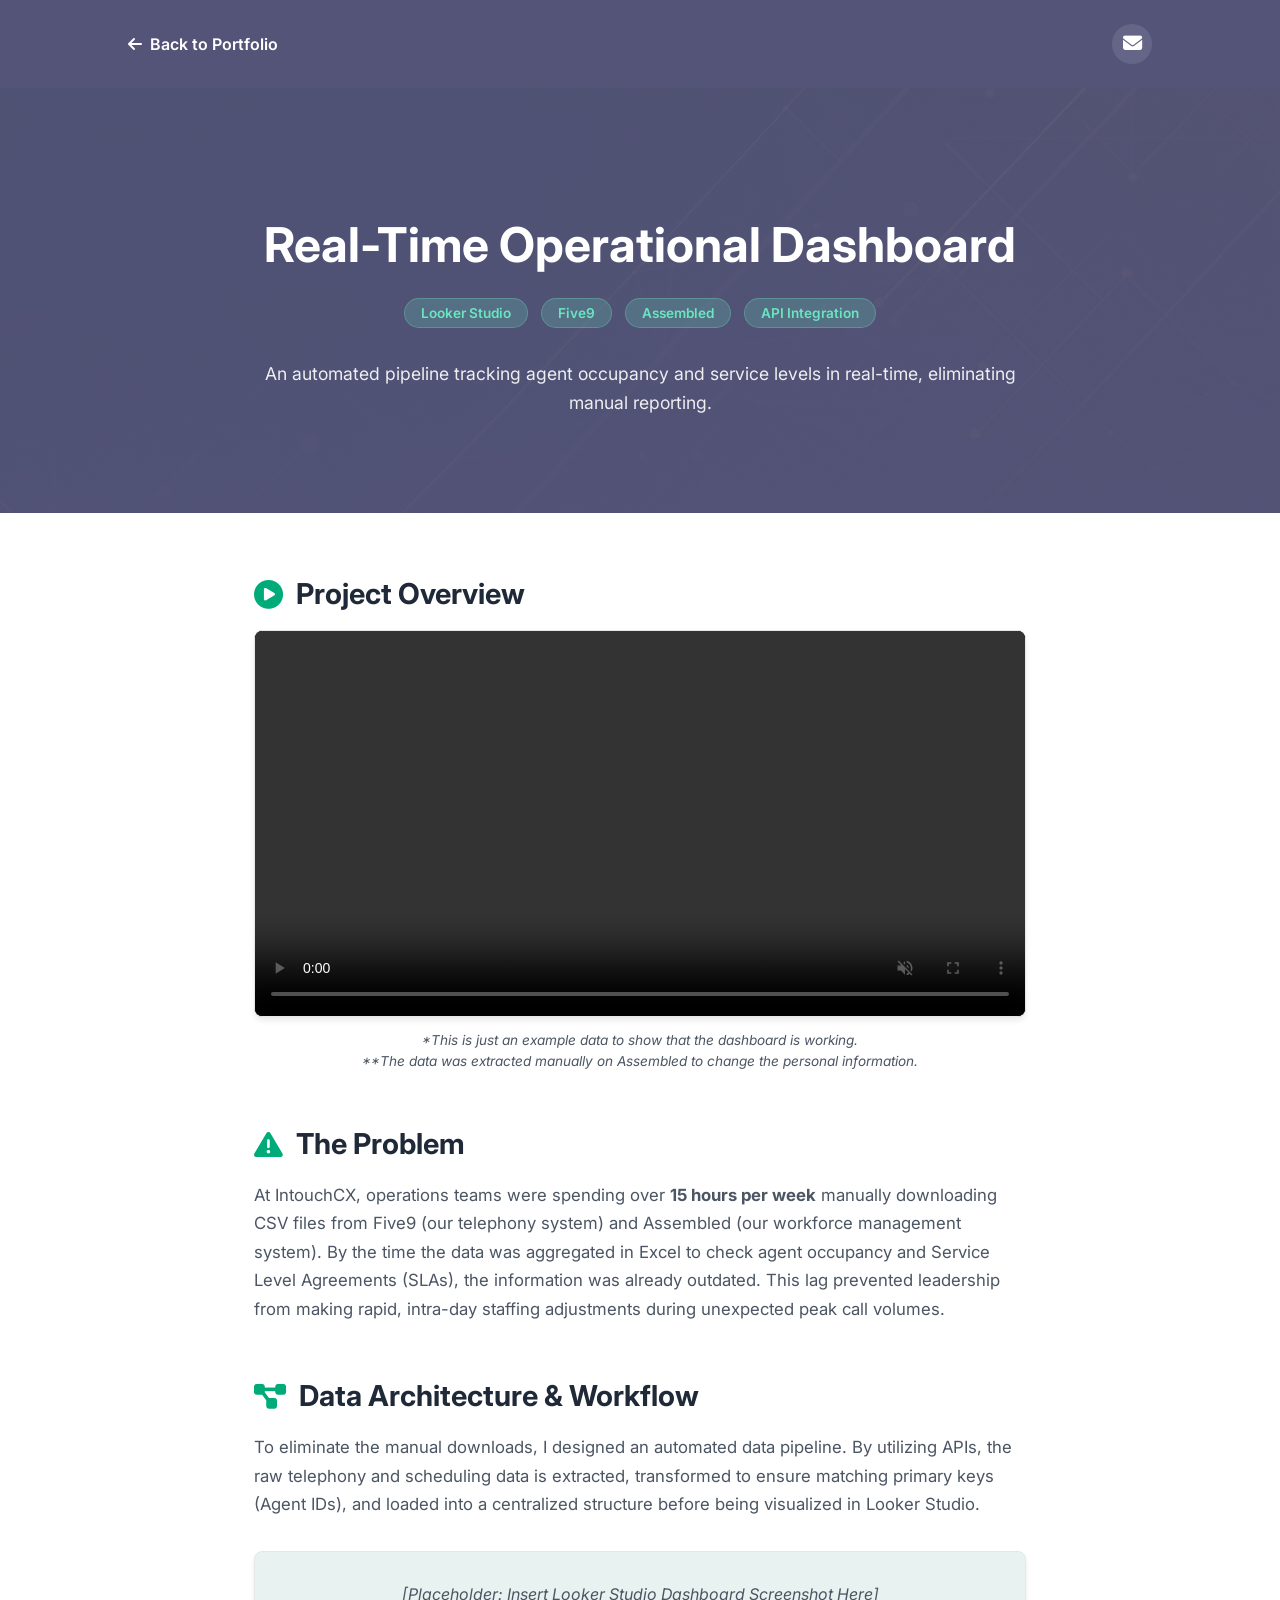
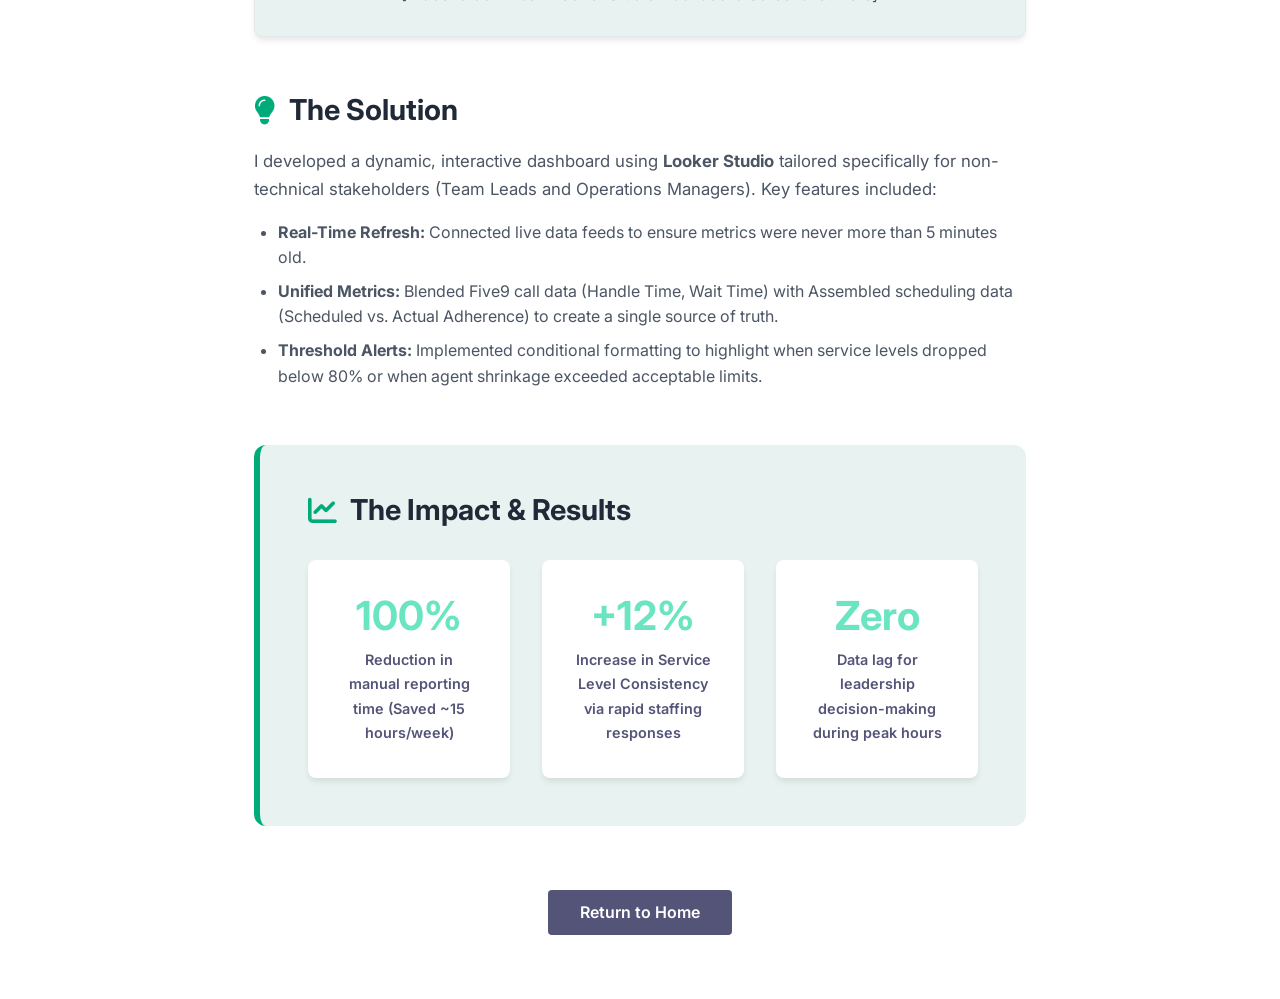
==== Proj1.html @ 1dbdfe73 "Add files via upload" ====
<!DOCTYPE html>
<html lang="en">
<head>
    <meta charset="UTF-8">
    <meta name="viewport" content="width=device-width, initial-scale=1.0">
    <title>Real-Time Dashboard Case Study | Kevin Quioc</title>
    <link href="https://fonts.googleapis.com/css2?family=Inter:wght@300;400;600;700&family=Roboto+Mono:wght@400;500&display=swap" rel="stylesheet">
    <link rel="stylesheet" href="https://cdnjs.cloudflare.com/ajax/libs/font-awesome/6.4.0/css/all.min.css">
    <link rel="stylesheet" href="style.css">
</head>
<body class="project-body">

    <header class="project-header">
        <a href="index.html" class="back-link">
            <i class="fa-solid fa-arrow-left"></i> Back to Portfolio
        </a>
        <a href="index.html#contact" class="btn header-btn project-contact-btn" data-tooltip="Get In Touch">
            <i class="fa-solid fa-envelope"></i>
        </a>
    </header>

    <section class="project-page-hero">
        <div class="project-hero-content">
            <h1 class="animate-slide-in">Real-Time Operational Dashboard</h1>
            <div class="project-tools-tags">
                <span>Looker Studio</span>
                <span>Five9</span>
                <span>Assembled</span>
                <span>API Integration</span>
            </div>
            <p>An automated pipeline tracking agent occupancy and service levels in real-time, eliminating manual reporting.</p>
        </div>
    </section>

    <section class="project-page-content">

        <div class="content-block">
            <h3><i class="fa-solid fa-circle-play" style="color: var(--accent);"></i> Project Overview</h3>
            
            <div style="margin-top: 1rem; border-radius: 8px; overflow: hidden; box-shadow: var(--shadow); border: 1px solid #e5e7eb; background: #000;">
                <video id="overviewVideo" controls autoplay muted style="width: 100%; display: block;">
                    <source src="Summary Per Interval Report March 1 2026.mp4" type="video/mp4">
                    Your browser does not support the video tag.
                </video>
            </div>
            
            <p style="font-size: 0.85rem; color: var(--text-light); font-style: italic; margin-top: 0.8rem; text-align: center; line-height: 1.5;">
                *This is just an example data to show that the dashboard is working.<br>
                **The data was extracted manually on Assembled to change the personal information.
            </p>
        </div>
        
        <div class="content-block">
            <h3><i class="fa-solid fa-triangle-exclamation" style="color: var(--accent);"></i> The Problem</h3>
            <p>At IntouchCX, operations teams were spending over <strong>15 hours per week</strong> manually downloading CSV files from Five9 (our telephony system) and Assembled (our workforce management system). By the time the data was aggregated in Excel to check agent occupancy and Service Level Agreements (SLAs), the information was already outdated. This lag prevented leadership from making rapid, intra-day staffing adjustments during unexpected peak call volumes.</p>
        </div>

        <div class="content-block">
            <h3><i class="fa-solid fa-diagram-project" style="color: var(--accent);"></i> Data Architecture & Workflow</h3>
            <p>To eliminate the manual downloads, I designed an automated data pipeline. By utilizing APIs, the raw telephony and scheduling data is extracted, transformed to ensure matching primary keys (Agent IDs), and loaded into a centralized structure before being visualized in Looker Studio.</p>
            
            <div style="margin: 2rem 0; border-radius: 8px; overflow: hidden; box-shadow: var(--shadow); border: 1px solid #e5e7eb; padding: 2rem; text-align: center; background: var(--bg-text); color: var(--text-light);">
                <em>[Placeholder: Insert Looker Studio Dashboard Screenshot Here]</em>
            </div>
            
        </div>

        <div class="content-block">
            <h3><i class="fa-solid fa-lightbulb" style="color: var(--accent);"></i> The Solution</h3>
            <p>I developed a dynamic, interactive dashboard using <strong>Looker Studio</strong> tailored specifically for non-technical stakeholders (Team Leads and Operations Managers). Key features included:</p>
            <ul>
                <li><strong>Real-Time Refresh:</strong> Connected live data feeds to ensure metrics were never more than 5 minutes old.</li>
                <li><strong>Unified Metrics:</strong> Blended Five9 call data (Handle Time, Wait Time) with Assembled scheduling data (Scheduled vs. Actual Adherence) to create a single source of truth.</li>
                <li><strong>Threshold Alerts:</strong> Implemented conditional formatting to highlight when service levels dropped below 80% or when agent shrinkage exceeded acceptable limits.</li>
            </ul>
        </div>

        <div class="content-block impact-block">
            <h3><i class="fa-solid fa-chart-line" style="color: var(--accent);"></i> The Impact & Results</h3>
            <div class="metrics-grid">
                <div class="metric-card">
                    <h4>100%</h4>
                    <p>Reduction in manual reporting time (Saved ~15 hours/week)</p>
                </div>
                <div class="metric-card">
                    <h4>+12%</h4>
                    <p>Increase in Service Level Consistency via rapid staffing responses</p>
                </div>
                <div class="metric-card">
                    <h4>Zero</h4>
                    <p>Data lag for leadership decision-making during peak hours</p>
                </div>
            </div>
        </div>

        <div class="next-steps text-center" style="margin-top: 4rem; text-align: center;">
            <a href="index.html" class="btn">Return to Home</a>
        </div>

    </section>

    <script src="script.js"></script>

    <script>
        document.addEventListener("DOMContentLoaded", function() {
            const video = document.getElementById("overviewVideo");
            if (video) {
                // Set the playback speed to 2.5x
                video.playbackRate = 2.5;
            }
        });
    </script>

</body>
</html>
---- style.css ----
/* ==========================================================================
   VARIABLES & RESET
   ========================================================================== */
:root {
    --primary: #6ae5c1;
    --bg-text: #e8f3f1;
    --btn-color: #545479;
    --accent: #00ab7a;
    --text-dark: #1f2937;
    --text-light: #4b5563;
    --white: #ffffff;
    --transition: all 0.3s ease-in-out;
    --shadow: 0 4px 6px -1px rgba(0, 0, 0, 0.1);
    --shadow-hover: 0 10px 15px -3px rgba(0, 0, 0, 0.1);
}

* { margin: 0; padding: 0; box-sizing: border-box; }
html { scroll-behavior: smooth; font-family: 'Inter', sans-serif; color: var(--text-dark); }
body { background-color: var(--white); overflow-x: hidden; }

h1, h2, h3, h4 { line-height: 1.2; font-weight: 700; }
a { text-decoration: none; color: inherit; }
ul { margin-left: 1.5rem; margin-bottom: 1.5rem; color: var(--text-light); line-height: 1.6; }
li { margin-bottom: 0.5rem; }

/* REUSABLE */
.section-padding { padding: 6rem 10%; }
.section-title { font-size: 2.5rem; margin-bottom: 3rem; text-align: center; position: relative; }
.section-title::after { content: ''; display: block; width: 60px; height: 4px; background: var(--accent); margin: 0.5rem auto 0; border-radius: 2px; }

.btn { display: inline-block; background: var(--btn-color); color: var(--white); padding: 0.8rem 2rem; border-radius: 4px; font-weight: 600; border: none; cursor: pointer; transition: var(--transition); }
.btn:hover { background: var(--accent); transform: translateY(-2px); }

/* HEADER */
header { position: absolute; top: 0; left: 0; width: 100%; padding: 1.5rem 10%; z-index: 100; display: flex; justify-content: space-between; align-items: center; }
.logo { width: 45px; height: 45px; border-radius: 50%; object-fit: cover; background: var(--white); }
.header-actions { display: flex; align-items: center; gap: 0.5rem; }

.header-btn { position: relative; background: transparent; padding: 0.6rem; font-size: 1.2rem; color: var(--white); display: flex; align-items: center; justify-content: center; border-radius: 50%; transition: var(--transition); width: 40px; height: 40px; }
.header-btn:hover { background: rgba(106, 229, 193, 0.2); color: var(--primary); transform: scale(1.1); }

.header-btn::after {
    content: attr(data-tooltip);
    position: absolute;
    top: 130%;
    left: 50%;
    transform: translateX(-50%) translateY(-10px);
    background: var(--btn-color);
    color: var(--white);
    padding: 5px 12px;
    font-size: 0.75rem;
    font-weight: 600;
    border-radius: 4px;
    white-space: nowrap;
    opacity: 0;
    visibility: hidden;
    transition: var(--transition);
    pointer-events: none;
    box-shadow: var(--shadow);
}
.header-btn:hover::after { opacity: 1; visibility: visible; transform: translateX(-50%) translateY(0); }
.header-divider { width: 1px; height: 20px; background: rgba(255,255,255,0.2); }

/* HERO SECTION */
#hero { position: relative; height: 100dvh; width: 100%; background: linear-gradient(rgba(17, 24, 39, 0.8), rgba(17, 24, 39, 0.9)), url('KQ_Background.png') center/cover no-repeat; display: flex; align-items: center; justify-content: center; padding: 4rem 5% 3.5rem; overflow: hidden; }
.hero-grid { display: grid; grid-template-columns: 1fr 1fr; gap: 4rem; align-items: center; width: 100%; max-width: 1200px; }

.hero-text { order: 2; text-align: center; color: var(--white); display: flex; flex-direction: column; align-items: center; }
.profile-pic { width: 150px; height: 150px; border-radius: 50%; border: 4px solid var(--primary); margin-bottom: 1.5rem; object-fit: cover; }
.hero-text h1 { font-size: clamp(2.5rem, 4vw, 3.5rem); margin-bottom: 0.2rem; }

.tech-subtitle { 
    font-family: 'Roboto Mono', monospace;
    font-size: clamp(1rem, 2vw, 1.4rem); 
    color: var(--primary); 
    font-weight: 400; 
    margin-bottom: 1.2rem;
    letter-spacing: 2px;
    background: rgba(0,0,0,0.3);
    padding: 4px 12px;
    border-radius: 4px;
}

.hero-text p { font-size: clamp(0.9rem, 1.5vw, 1.1rem); font-weight: 600; padding: 0.6rem 1.2rem; background: rgba(106, 229, 193, 0.15); border-left: 4px solid var(--accent); border-radius: 4px; margin-bottom: 2rem; opacity: 0; }
.animate-slide-in { animation: slideLeftToRight 1s ease-out forwards; animation-delay: 0.5s; }
@keyframes slideLeftToRight { from { opacity: 0; transform: translateX(-100px); } to { opacity: 1; transform: translateX(0); } }

.hero-about { order: 1; display: flex; justify-content: flex-start; }
.hero-about-content { padding: 1rem; max-width: 500px; text-align: left; max-height: 65vh; overflow-y: auto; }
.hero-about-content p { font-size: 0.95rem; line-height: 1.6; margin-bottom: 1.2rem; color: #e5e7eb; text-shadow: 1px 1px 2px rgba(0,0,0,0.5); }
.highlight { color: var(--primary); font-weight: 600; }
.skills-list { display: flex; flex-wrap: wrap; gap: 0.5rem; }
.skills-list span { background: var(--primary); color: var(--text-dark); padding: 0.3rem 0.8rem; border-radius: 20px; font-size: 0.8rem; font-weight: 700; box-shadow: 0 2px 4px rgba(0,0,0,0.2); }

/* TOOLS CAROUSEL */
.tools-carousel { position: absolute; bottom: 0; left: 0; width: 100%; background: rgba(17, 24, 39, 0.8); padding: 1rem 0; overflow: hidden; white-space: nowrap; border-top: 1px solid rgba(255,255,255,0.1); }
.carousel-track { display: flex; gap: 4rem; animation: scroll 35s linear infinite; width: max-content; }
.tool-item { color: #d1d5db; font-weight: 600; display: flex; align-items: center; gap: 0.5rem; }
.tool-item i { color: var(--primary); }
@keyframes scroll { 0% { transform: translateX(0); } 100% { transform: translateX(-50%); } }

/* PROJECTS */
#projects { background-color: var(--bg-text); }
.projects-grid { display: grid; grid-template-columns: repeat(auto-fit, minmax(320px, 1fr)); gap: 2rem; }
.project-card { background: var(--white); border: 1px solid #e5e7eb; border-radius: 8px; padding: 2rem; transition: var(--transition); box-shadow: var(--shadow); position: relative; overflow: hidden; display: flex; flex-direction: column; }
.project-card::before { content: ''; position: absolute; top: 0; left: 0; width: 100%; height: 4px; background: var(--btn-color); transition: var(--transition); }
.project-card:hover { box-shadow: var(--shadow-hover); transform: translateY(-5px); }
.project-card:hover::before { background: var(--accent); }
.project-card h3 { font-size: 1.3rem; margin-bottom: 0.8rem; color: var(--text-dark); }
.project-card p { font-size: 0.9rem; color: var(--text-light); margin-bottom: 1.5rem; flex-grow: 1; }
.project-tools { display: flex; gap: 0.5rem; margin-bottom: 1.5rem; flex-wrap: wrap; }
.project-tools span { font-size: 0.75rem; background: var(--bg-text); color: var(--btn-color); padding: 0.2rem 0.6rem; border-radius: 4px; font-weight: 700; }
.project-btn { padding: 0.6rem 1.2rem; font-size: 0.85rem; align-self: flex-start; }

/* PROJECT PAGE STYLES */
.project-body { background-color: var(--white); }
.project-header { background-color: var(--btn-color); padding: 1.5rem 10%; display: flex; justify-content: space-between; align-items: center; position: relative; }
.back-link { color: var(--white); font-weight: 600; display: flex; align-items: center; gap: 0.5rem; transition: var(--transition); }
.back-link:hover { color: var(--primary); }
.project-contact-btn { background: rgba(255,255,255,0.1); width: 40px; height: 40px; }

.project-page-hero { background: linear-gradient(rgba(84, 84, 121, 0.9), rgba(84, 84, 121, 0.95)), url('KQ_Background.png') center/cover; color: var(--white); padding: 8rem 10% 6rem; text-align: center; }
.project-hero-content { max-width: 800px; margin: 0 auto; }
.project-hero-content h1 { font-size: clamp(2rem, 4vw, 3rem); margin-bottom: 1.5rem; color: var(--white); }
.project-tools-tags { display: flex; justify-content: center; gap: 0.8rem; flex-wrap: wrap; margin-bottom: 2rem; }
.project-tools-tags span { background: rgba(106, 229, 193, 0.2); color: var(--primary); padding: 0.4rem 1rem; border-radius: 20px; font-weight: 600; font-size: 0.85rem; border: 1px solid rgba(106, 229, 193, 0.3); }
.project-hero-content p { font-size: 1.1rem; line-height: 1.6; opacity: 0.9; }

.project-page-content { max-width: 900px; margin: 4rem auto; padding: 0 5%; }
.content-block { margin-bottom: 3.5rem; }
.content-block h3 { font-size: 1.8rem; color: var(--text-dark); margin-bottom: 1.2rem; display: flex; align-items: center; gap: 0.8rem; }
.content-block p { color: var(--text-light); font-size: 1.05rem; line-height: 1.7; margin-bottom: 1rem; }

.impact-block { background: var(--bg-text); padding: 3rem; border-radius: 12px; border-left: 6px solid var(--accent); }
.metrics-grid { display: grid; grid-template-columns: repeat(auto-fit, minmax(200px, 1fr)); gap: 2rem; margin-top: 2rem; }
.metric-card { background: var(--white); padding: 2rem; border-radius: 8px; text-align: center; box-shadow: var(--shadow); }
.metric-card h4 { font-size: 2.5rem; color: var(--primary); margin-bottom: 0.5rem; }
.metric-card p { font-size: 0.9rem; font-weight: 600; color: var(--btn-color); margin: 0; }
.back-home { margin-top: 2rem; background: transparent; border: 2px solid var(--btn-color); color: var(--btn-color); }
.back-home:hover { background: var(--btn-color); color: white; }

/* SKILLS */
#skills { background-color: var(--white); }
.skills-container { display: grid; grid-template-columns: repeat(auto-fit, minmax(150px, 1fr)); gap: 2rem; text-align: center; }
.skill-item { background: var(--white); padding: 2rem 1rem; border-radius: 8px; box-shadow: var(--shadow); transition: var(--transition); border: 1px solid #e5e7eb; }
.skill-item:hover { transform: translateY(-5px); border-bottom: 3px solid var(--accent); }
.skill-item i { font-size: 2.5rem; color: var(--btn-color); margin-bottom: 1rem; }

/* CONTACT */
#contact { background-color: var(--bg-text); }
.contact-wrapper { max-width: 800px; margin: 0 auto; display: grid; grid-template-columns: 1fr 2fr; gap: 3rem; }
.contact-info { display: flex; flex-direction: column; gap: 1.5rem; }
.contact-link { display: flex; align-items: center; gap: 1rem; color: var(--text-light); transition: var(--transition); }
.contact-link:hover { color: var(--accent); }
.contact-link i { font-size: 1.5rem; color: var(--btn-color); }
.contact-form { display: flex; flex-direction: column; gap: 1rem; }
.contact-form input, .contact-form textarea { width: 100%; padding: 1rem; border: 1px solid #d1d5db; border-radius: 4px; font-family: inherit; }

/* MODAL */
.modal { display: none; position: fixed; z-index: 9999; left: 0; top: 0; width: 100%; height: 100%; background: rgba(0,0,0,0.9); backdrop-filter: blur(8px); }
.modal-content { position: relative; margin: 5vh auto; width: 90%; max-width: 900px; border: 2px solid var(--primary); border-radius: 8px; background: #000; overflow: hidden; }
.close-modal { position: absolute; top: 10px; right: 20px; color: white; font-size: 40px; cursor: pointer; z-index: 10001; }
.video-container { position: relative; padding-bottom: 56.25%; height: 0; }
.video-container iframe { position: absolute; top: 0; left: 0; width: 100%; height: 100%; }
#backToTop { position: fixed; bottom: 30px; right: 30px; width: 50px; height: 50px; border-radius: 50%; background: var(--btn-color); color: white; border: none; cursor: pointer; display: none; align-items: center; justify-content: center; z-index: 1000; }

@media (max-width: 992px) {
    .hero-grid { grid-template-columns: 1fr; gap: 1.5rem; }
    .hero-text { order: 1; } .hero-about { order: 2; }
    .hero-about-content { max-height: 40vh; padding: 1.5rem; }
    .contact-wrapper { grid-template-columns: 1fr; }
    .impact-block { padding: 2rem; }
}
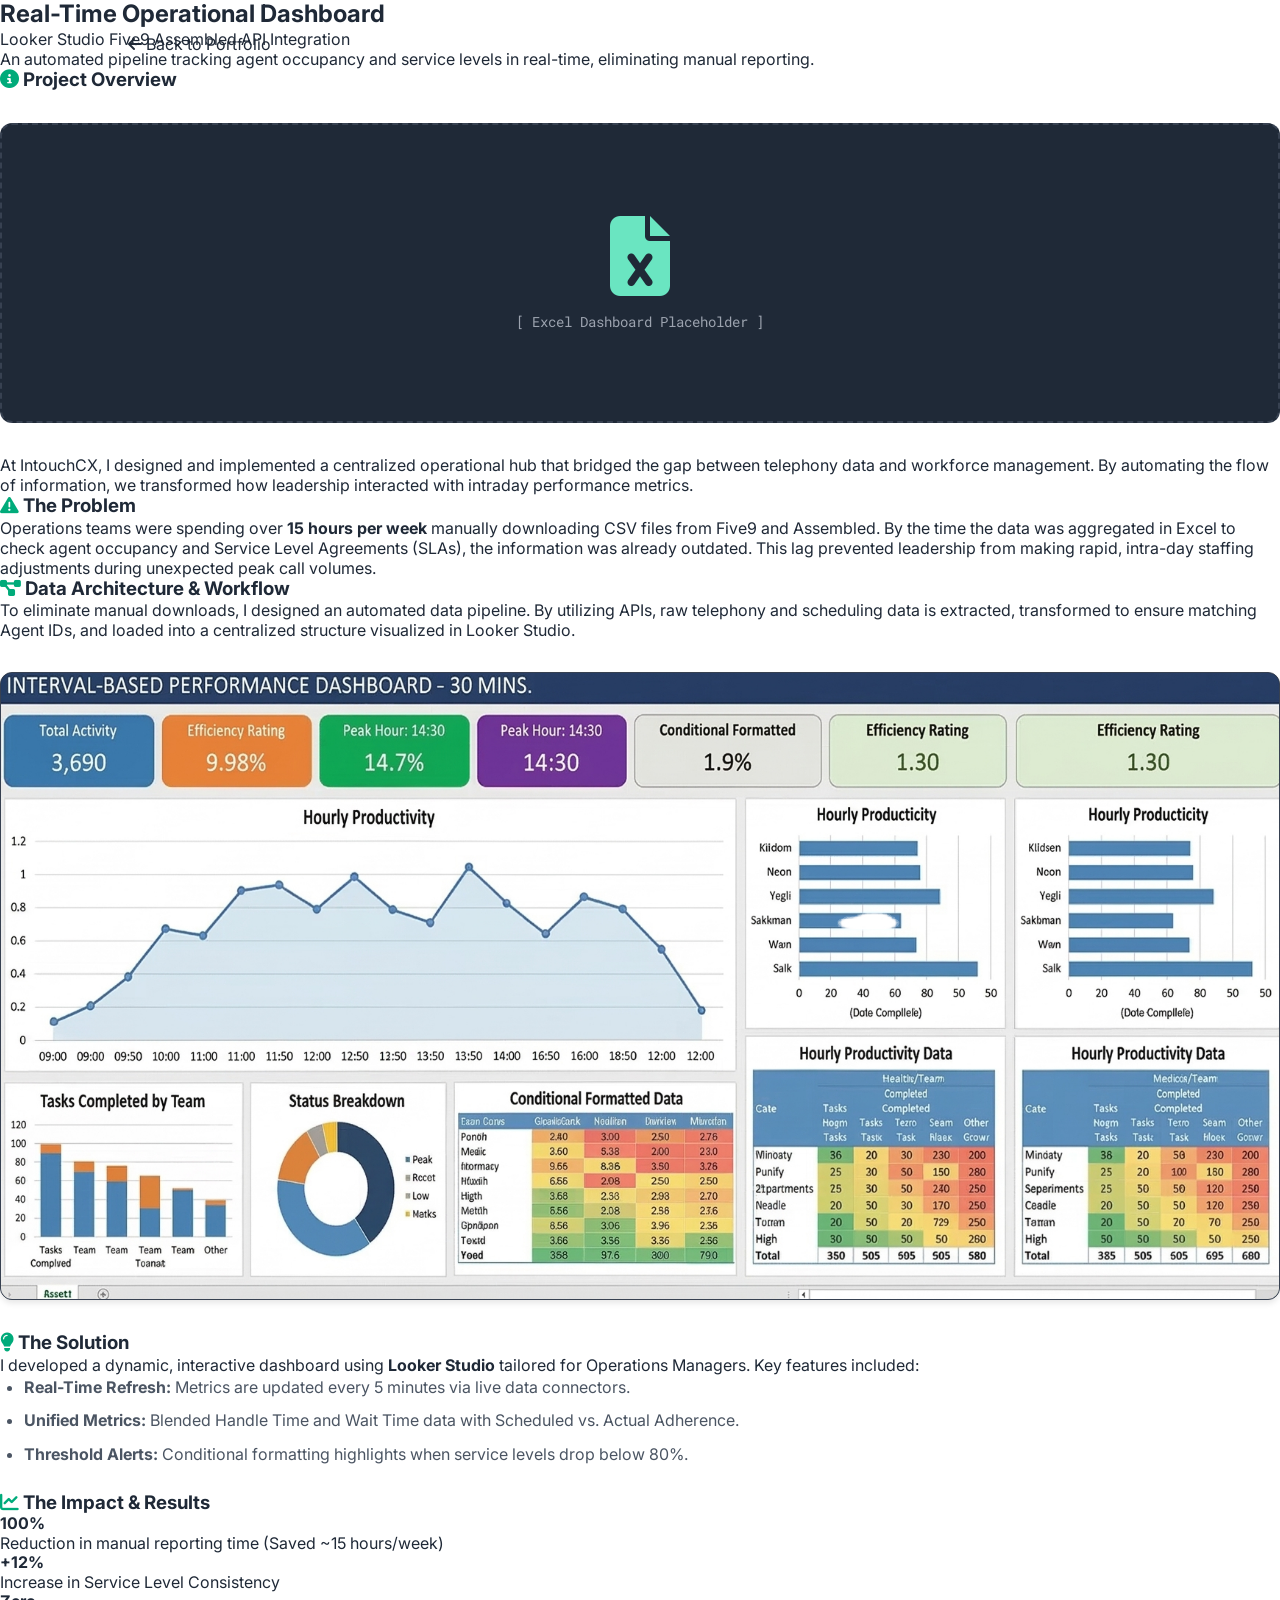
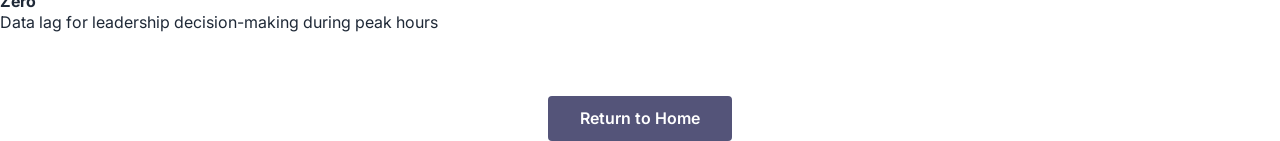
==== commit 995c9158: "Add files via upload" ====
--- a/Proj1.html
+++ b/Proj1.html
@@ -35,43 +35,37 @@
     <section class="project-page-content">
 
         <div class="content-block">
-            <h3><i class="fa-solid fa-circle-play" style="color: var(--accent);"></i> Project Overview</h3>
+            <h3><i class="fa-solid fa-circle-info" style="color: var(--accent);"></i> Project Overview</h3>
             
-            <div style="margin-top: 1rem; border-radius: 8px; overflow: hidden; box-shadow: var(--shadow); border: 1px solid #e5e7eb; background: #000;">
-                <video id="overviewVideo" controls autoplay muted style="width: 100%; display: block;">
-                    <source src="Summary Per Interval Report March 1 2026.mp4" type="video/mp4">
-                    Your browser does not support the video tag.
-                </video>
+            <div style="margin: 2rem 0; border-radius: 12px; height: 300px; display: flex; flex-direction: column; justify-content: center; align-items: center; background: #1f2937; border: 2px dashed #374151; color: #6ae5c1; text-align: center; gap: 1rem;">
+                <i class="fa-solid fa-file-excel" style="font-size: 5rem;"></i>
+                <p style="font-family: 'Roboto Mono', monospace; font-size: 0.9rem; color: #9ca3af;">[ Excel Dashboard Placeholder ]</p>
             </div>
-            
-            <p style="font-size: 0.85rem; color: var(--text-light); font-style: italic; margin-top: 0.8rem; text-align: center; line-height: 1.5;">
-                *This is just an example data to show that the dashboard is working.<br>
-                **The data was extracted manually on Assembled to change the personal information.
-            </p>
+
+            <p>At IntouchCX, I designed and implemented a centralized operational hub that bridged the gap between telephony data and workforce management. By automating the flow of information, we transformed how leadership interacted with intraday performance metrics.</p>
         </div>
         
         <div class="content-block">
             <h3><i class="fa-solid fa-triangle-exclamation" style="color: var(--accent);"></i> The Problem</h3>
-            <p>At IntouchCX, operations teams were spending over <strong>15 hours per week</strong> manually downloading CSV files from Five9 (our telephony system) and Assembled (our workforce management system). By the time the data was aggregated in Excel to check agent occupancy and Service Level Agreements (SLAs), the information was already outdated. This lag prevented leadership from making rapid, intra-day staffing adjustments during unexpected peak call volumes.</p>
+            <p>Operations teams were spending over <strong>15 hours per week</strong> manually downloading CSV files from Five9 and Assembled. By the time the data was aggregated in Excel to check agent occupancy and Service Level Agreements (SLAs), the information was already outdated. This lag prevented leadership from making rapid, intra-day staffing adjustments during unexpected peak call volumes.</p>
         </div>
 
         <div class="content-block">
             <h3><i class="fa-solid fa-diagram-project" style="color: var(--accent);"></i> Data Architecture & Workflow</h3>
-            <p>To eliminate the manual downloads, I designed an automated data pipeline. By utilizing APIs, the raw telephony and scheduling data is extracted, transformed to ensure matching primary keys (Agent IDs), and loaded into a centralized structure before being visualized in Looker Studio.</p>
+            <p>To eliminate manual downloads, I designed an automated data pipeline. By utilizing APIs, raw telephony and scheduling data is extracted, transformed to ensure matching Agent IDs, and loaded into a centralized structure visualized in Looker Studio.</p>
             
-            <div style="margin: 2rem 0; border-radius: 8px; overflow: hidden; box-shadow: var(--shadow); border: 1px solid #e5e7eb; padding: 2rem; text-align: center; background: var(--bg-text); color: var(--text-light);">
-                <em>[Placeholder: Insert Looker Studio Dashboard Screenshot Here]</em>
+            <div style="margin: 2rem 0; border-radius: 12px; overflow: hidden; box-shadow: var(--shadow); border: 1px solid #374151; background: #1f2937; text-align: center;">
+                <img src="Excel Dashboard Thumbnail.jpg" alt="Looker Studio Dashboard View" style="width: 100%; height: auto; display: block;">
             </div>
-            
         </div>
 
         <div class="content-block">
             <h3><i class="fa-solid fa-lightbulb" style="color: var(--accent);"></i> The Solution</h3>
-            <p>I developed a dynamic, interactive dashboard using <strong>Looker Studio</strong> tailored specifically for non-technical stakeholders (Team Leads and Operations Managers). Key features included:</p>
+            <p>I developed a dynamic, interactive dashboard using <strong>Looker Studio</strong> tailored for Operations Managers. Key features included:</p>
             <ul>
-                <li><strong>Real-Time Refresh:</strong> Connected live data feeds to ensure metrics were never more than 5 minutes old.</li>
-                <li><strong>Unified Metrics:</strong> Blended Five9 call data (Handle Time, Wait Time) with Assembled scheduling data (Scheduled vs. Actual Adherence) to create a single source of truth.</li>
-                <li><strong>Threshold Alerts:</strong> Implemented conditional formatting to highlight when service levels dropped below 80% or when agent shrinkage exceeded acceptable limits.</li>
+                <li><strong>Real-Time Refresh:</strong> Metrics are updated every 5 minutes via live data connectors.</li>
+                <li><strong>Unified Metrics:</strong> Blended Handle Time and Wait Time data with Scheduled vs. Actual Adherence.</li>
+                <li><strong>Threshold Alerts:</strong> Conditional formatting highlights when service levels drop below 80%.</li>
             </ul>
         </div>
 
@@ -84,7 +78,7 @@
                 </div>
                 <div class="metric-card">
                     <h4>+12%</h4>
-                    <p>Increase in Service Level Consistency via rapid staffing responses</p>
+                    <p>Increase in Service Level Consistency</p>
                 </div>
                 <div class="metric-card">
                     <h4>Zero</h4>
@@ -101,15 +95,5 @@
 
     <script src="script.js"></script>
 
-    <script>
-        document.addEventListener("DOMContentLoaded", function() {
-            const video = document.getElementById("overviewVideo");
-            if (video) {
-                // Set the playback speed to 2.5x
-                video.playbackRate = 2.5;
-            }
-        });
-    </script>
-
 </body>
 </html>
--- a/style.css
+++ b/style.css
@@ -48,15 +48,7 @@
     background: var(--btn-color);
     color: var(--white);
     padding: 5px 12px;
-    font-size: 0.75rem;
-    font-weight: 600;
-    border-radius: 4px;
-    white-space: nowrap;
-    opacity: 0;
-    visibility: hidden;
-    transition: var(--transition);
-    pointer-events: none;
-    box-shadow: var(--shadow);
+    font-size: 0.75rem; font-weight: 600; border-radius: 4px; white-space: nowrap; opacity: 0; visibility: hidden; transition: var(--transition); pointer-events: none; box-shadow: var(--shadow);
 }
 .header-btn:hover::after { opacity: 1; visibility: visible; transform: translateX(-50%) translateY(0); }
 .header-divider { width: 1px; height: 20px; background: rgba(255,255,255,0.2); }
@@ -64,23 +56,10 @@
 /* HERO SECTION */
 #hero { position: relative; height: 100dvh; width: 100%; background: linear-gradient(rgba(17, 24, 39, 0.8), rgba(17, 24, 39, 0.9)), url('KQ_Background.png') center/cover no-repeat; display: flex; align-items: center; justify-content: center; padding: 4rem 5% 3.5rem; overflow: hidden; }
 .hero-grid { display: grid; grid-template-columns: 1fr 1fr; gap: 4rem; align-items: center; width: 100%; max-width: 1200px; }
-
 .hero-text { order: 2; text-align: center; color: var(--white); display: flex; flex-direction: column; align-items: center; }
 .profile-pic { width: 150px; height: 150px; border-radius: 50%; border: 4px solid var(--primary); margin-bottom: 1.5rem; object-fit: cover; }
 .hero-text h1 { font-size: clamp(2.5rem, 4vw, 3.5rem); margin-bottom: 0.2rem; }
-
-.tech-subtitle { 
-    font-family: 'Roboto Mono', monospace;
-    font-size: clamp(1rem, 2vw, 1.4rem); 
-    color: var(--primary); 
-    font-weight: 400; 
-    margin-bottom: 1.2rem;
-    letter-spacing: 2px;
-    background: rgba(0,0,0,0.3);
-    padding: 4px 12px;
-    border-radius: 4px;
-}
-
+.tech-subtitle { font-family: 'Roboto Mono', monospace; font-size: clamp(1rem, 2vw, 1.4rem); color: var(--primary); font-weight: 400; margin-bottom: 1.2rem; letter-spacing: 2px; background: rgba(0,0,0,0.3); padding: 4px 12px; border-radius: 4px; }
 .hero-text p { font-size: clamp(0.9rem, 1.5vw, 1.1rem); font-weight: 600; padding: 0.6rem 1.2rem; background: rgba(106, 229, 193, 0.15); border-left: 4px solid var(--accent); border-radius: 4px; margin-bottom: 2rem; opacity: 0; }
 .animate-slide-in { animation: slideLeftToRight 1s ease-out forwards; animation-delay: 0.5s; }
 @keyframes slideLeftToRight { from { opacity: 0; transform: translateX(-100px); } to { opacity: 1; transform: translateX(0); } }
@@ -99,62 +78,65 @@
 .tool-item i { color: var(--primary); }
 @keyframes scroll { 0% { transform: translateX(0); } 100% { transform: translateX(-50%); } }
 
-/* PROJECTS */
-#projects { background-color: var(--bg-text); }
-.projects-grid { display: grid; grid-template-columns: repeat(auto-fit, minmax(320px, 1fr)); gap: 2rem; }
-.project-card { background: var(--white); border: 1px solid #e5e7eb; border-radius: 8px; padding: 2rem; transition: var(--transition); box-shadow: var(--shadow); position: relative; overflow: hidden; display: flex; flex-direction: column; }
-.project-card::before { content: ''; position: absolute; top: 0; left: 0; width: 100%; height: 4px; background: var(--btn-color); transition: var(--transition); }
-.project-card:hover { box-shadow: var(--shadow-hover); transform: translateY(-5px); }
-.project-card:hover::before { background: var(--accent); }
-.project-card h3 { font-size: 1.3rem; margin-bottom: 0.8rem; color: var(--text-dark); }
-.project-card p { font-size: 0.9rem; color: var(--text-light); margin-bottom: 1.5rem; flex-grow: 1; }
-.project-tools { display: flex; gap: 0.5rem; margin-bottom: 1.5rem; flex-wrap: wrap; }
-.project-tools span { font-size: 0.75rem; background: var(--bg-text); color: var(--btn-color); padding: 0.2rem 0.6rem; border-radius: 4px; font-weight: 700; }
-.project-btn { padding: 0.6rem 1.2rem; font-size: 0.85rem; align-self: flex-start; }
+/* ==========================================================================
+   PORTFOLIO & SKILLS (Combined Dark Split Layout)
+   ========================================================================== */
+#portfolio-skills { background: linear-gradient(to bottom, #111827 0%, #030712 100%); padding-top: 7rem; padding-bottom: 8rem; position: relative; overflow: hidden; }
+.split-layout { display: grid; grid-template-columns: 1.4fr 1fr; gap: 5rem; max-width: 1300px; margin: 0 auto; position: relative; }
+.projects-column, .skills-column { position: relative; z-index: 2; }
 
-/* PROJECT PAGE STYLES */
-.project-body { background-color: var(--white); }
-.project-header { background-color: var(--btn-color); padding: 1.5rem 10%; display: flex; justify-content: space-between; align-items: center; position: relative; }
-.back-link { color: var(--white); font-weight: 600; display: flex; align-items: center; gap: 0.5rem; transition: var(--transition); }
-.back-link:hover { color: var(--primary); }
-.project-contact-btn { background: rgba(255,255,255,0.1); width: 40px; height: 40px; }
+/* The CURVY "Data Flow" Trend Line */
+.split-layout::before {
+    content: ''; position: absolute; top: 50%; left: -5%; width: 110%; height: 150px; z-index: 0; pointer-events: none; 
+    background-image: url("data:image/svg+xml,%3Csvg xmlns='http://www.w3.org/2000/svg' viewBox='0 0 1000 100' preserveAspectRatio='none'%3E%3Cdefs%3E%3ClinearGradient id='grad' x1='0%25' y1='0%25' x2='100%25' y2='0%25'%3E%3Cstop offset='0%25' style='stop-color:%23030712;stop-opacity:0' /%3E%3Cstop offset='20%25' style='stop-color:%233b82f6;stop-opacity:1' /%3E%3Cstop offset='50%25' style='stop-color:%238b5cf6;stop-opacity:1' /%3E%3Cstop offset='85%25' style='stop-color:%236ae5c1;stop-opacity:1' /%3E%3Cstop offset='100%25' style='stop-color:%23030712;stop-opacity:0' /%3E%3C/linearGradient%3E%3C/defs%3E%3Cpath d='M0,80 C100,20 150,120 250,80 C350,40 400,100 500,60 C600,20 650,80 750,40 C850,0 900,40 1000,10' stroke='url(%23grad)' stroke-width='3' fill='none' /%3E%3C/svg%3E");
+    background-size: 100% 100%; background-repeat: no-repeat; filter: drop-shadow(0 0 15px rgba(139, 92, 246, 0.7)); 
+}
 
-.project-page-hero { background: linear-gradient(rgba(84, 84, 121, 0.9), rgba(84, 84, 121, 0.95)), url('KQ_Background.png') center/cover; color: var(--white); padding: 8rem 10% 6rem; text-align: center; }
-.project-hero-content { max-width: 800px; margin: 0 auto; }
-.project-hero-content h1 { font-size: clamp(2rem, 4vw, 3rem); margin-bottom: 1.5rem; color: var(--white); }
-.project-tools-tags { display: flex; justify-content: center; gap: 0.8rem; flex-wrap: wrap; margin-bottom: 2rem; }
-.project-tools-tags span { background: rgba(106, 229, 193, 0.2); color: var(--primary); padding: 0.4rem 1rem; border-radius: 20px; font-weight: 600; font-size: 0.85rem; border: 1px solid rgba(106, 229, 193, 0.3); }
-.project-hero-content p { font-size: 1.1rem; line-height: 1.6; opacity: 0.9; }
+.text-left { text-align: left; margin-bottom: 2rem; }
+.text-left::after { margin: 0.5rem 0 0; }
+.dark-title { color: #ffffff; }
 
-.project-page-content { max-width: 900px; margin: 4rem auto; padding: 0 5%; }
-.content-block { margin-bottom: 3.5rem; }
-.content-block h3 { font-size: 1.8rem; color: var(--text-dark); margin-bottom: 1.2rem; display: flex; align-items: center; gap: 0.8rem; }
-.content-block p { color: var(--text-light); font-size: 1.05rem; line-height: 1.7; margin-bottom: 1rem; }
+/* -- Projects Side -- */
+.projects-grid { position: relative; display: grid; grid-template-columns: repeat(2, 1fr); gap: 30px; align-items: start; }
+.video-thumbnail-card:nth-child(1) { margin-top: 0; }
+.video-thumbnail-card:nth-child(2) { margin-top: 80px; } 
+.video-thumbnail-card:nth-child(3) { margin-top: 0; } 
+.video-thumbnail-card:nth-child(4) { margin-top: 80px; } 
 
-.impact-block { background: var(--bg-text); padding: 3rem; border-radius: 12px; border-left: 6px solid var(--accent); }
-.metrics-grid { display: grid; grid-template-columns: repeat(auto-fit, minmax(200px, 1fr)); gap: 2rem; margin-top: 2rem; }
-.metric-card { background: var(--white); padding: 2rem; border-radius: 8px; text-align: center; box-shadow: var(--shadow); }
-.metric-card h4 { font-size: 2.5rem; color: var(--primary); margin-bottom: 0.5rem; }
-.metric-card p { font-size: 0.9rem; font-weight: 600; color: var(--btn-color); margin: 0; }
-.back-home { margin-top: 2rem; background: transparent; border: 2px solid var(--btn-color); color: var(--btn-color); }
-.back-home:hover { background: var(--btn-color); color: white; }
+.video-thumbnail-card { display: flex; flex-direction: column; border-radius: 12px; overflow: hidden; text-decoration: none; transition: transform 0.3s ease, box-shadow 0.3s ease; background-color: #1f2937; box-shadow: 0 6px 12px rgba(0, 0, 0, 0.4); }
+.video-thumbnail-card:hover { transform: translateY(-8px); box-shadow: 0 15px 30px rgba(59, 130, 246, 0.3); }
+.thumbnail-wrapper { position: relative; width: 100%; aspect-ratio: 16 / 9; overflow: hidden; }
+.project-thumbnail { position: absolute; top: 0; left: 0; width: 100%; height: 100%; object-fit: cover; display: block; transition: opacity 0.3s ease, transform 0.3s ease; }
+.video-thumbnail-card:hover .project-thumbnail { opacity: 0.7; transform: scale(1.03); }
 
-/* SKILLS */
-#skills { background-color: var(--white); }
-.skills-container { display: grid; grid-template-columns: repeat(auto-fit, minmax(150px, 1fr)); gap: 2rem; text-align: center; }
-.skill-item { background: var(--white); padding: 2rem 1rem; border-radius: 8px; box-shadow: var(--shadow); transition: var(--transition); border: 1px solid #e5e7eb; }
-.skill-item:hover { transform: translateY(-5px); border-bottom: 3px solid var(--accent); }
-.skill-item i { font-size: 2.5rem; color: var(--btn-color); margin-bottom: 1rem; }
+.play-icon-overlay { position: absolute; top: 50%; left: 50%; transform: translate(-50%, -50%); background-color: rgba(0, 0, 0, 0.6); color: white; width: 60px; height: 60px; border-radius: 50%; display: flex; justify-content: center; align-items: center; font-size: 24px; transition: background-color 0.3s ease, transform 0.3s ease; z-index: 2; }
+.video-thumbnail-card:hover .play-icon-overlay { background-color: #3b82f6; transform: translate(-50%, -50%) scale(1.15); }
+
+.project-tools-overlay { position: absolute; bottom: 0; left: 0; width: 100%; padding: 30px 15px 15px 15px; background: linear-gradient(to top, rgba(0,0,0,0.9), transparent); display: flex; gap: 8px; flex-wrap: wrap; justify-content: center; opacity: 0; transform: translateY(20px); transition: all 0.3s ease; box-sizing: border-box; z-index: 3; }
+.video-thumbnail-card:hover .project-tools-overlay { opacity: 1; transform: translateY(0); }
+.project-tools-overlay span { background-color: rgba(255, 255, 255, 0.15); backdrop-filter: blur(6px); color: #fff; font-size: 0.75rem; padding: 5px 12px; border-radius: 9999px; font-weight: 500; border: 1px solid rgba(255,255,255,0.2); }
+.project-title-caption { color: #f9fafb; font-size: 1.1rem; font-weight: 600; text-align: center; padding: 18px; margin: 0; border-top: 1px solid #374151; min-height: 85px; display: flex; align-items: center; justify-content: center; }
+
+/* -- Skills Side with Hover Stars -- */
+.skills-container { display: grid; grid-template-columns: repeat(2, 1fr); gap: 1.5rem; }
+.skill-item { background: #1f2937; padding: 2.5rem 1.5rem; border-radius: 12px; box-shadow: 0 4px 10px rgba(0, 0, 0, 0.5); transition: all 0.3s ease; border: 1px solid rgba(255, 255, 255, 0.05); color: #e5e7eb; display: flex; flex-direction: column; align-items: center; gap: 15px; text-align: center; position: relative; overflow: hidden; }
+.skill-item:hover { transform: translateY(-8px); box-shadow: 0 15px 30px rgba(139, 92, 246, 0.15); border-color: rgba(139, 92, 246, 0.4); }
+.main-icon { font-size: 3rem; color: #3b82f6; transition: transform 0.3s ease, color 0.3s ease; }
+.skill-item:hover .main-icon { color: #8b5cf6; transform: translateY(-12px) scale(1.15); }
+.skill-name { font-weight: 600; font-size: 1.05rem; letter-spacing: 0.5px; transition: transform 0.3s ease; }
+.skill-item:hover .skill-name { transform: translateY(-12px); }
+.skill-stars { position: absolute; bottom: -20px; display: flex; gap: 5px; color: #fbbf24; font-size: 0.9rem; opacity: 0; transition: all 0.3s ease; }
+.skill-item:hover .skill-stars { bottom: 22px; opacity: 1; }
 
 /* CONTACT */
 #contact { background-color: var(--bg-text); }
-.contact-wrapper { max-width: 800px; margin: 0 auto; display: grid; grid-template-columns: 1fr 2fr; gap: 3rem; }
-.contact-info { display: flex; flex-direction: column; gap: 1.5rem; }
-.contact-link { display: flex; align-items: center; gap: 1rem; color: var(--text-light); transition: var(--transition); }
-.contact-link:hover { color: var(--accent); }
-.contact-link i { font-size: 1.5rem; color: var(--btn-color); }
-.contact-form { display: flex; flex-direction: column; gap: 1rem; }
-.contact-form input, .contact-form textarea { width: 100%; padding: 1rem; border: 1px solid #d1d5db; border-radius: 4px; font-family: inherit; }
+.contact-wrapper-custom { display: flex; flex-direction: column; align-items: center; max-width: 600px; margin: 0 auto; gap: 30px; }
+.contact-form-custom input, .contact-form-custom textarea { width: 100%; box-sizing: border-box; margin-bottom: 15px; padding: 12px; font-size: 15px; font-family: 'Inter', sans-serif; border: 1px solid #d1d5db; border-radius: 4px; }
+.contact-form-custom button { width: 100%; text-align: center; padding: 12px; font-size: 16px; display: block; border-radius: 4px; }
+.contact-info-custom { display: flex; flex-direction: row; justify-content: center; align-items: center; width: 100%; gap: 10px; }
+.contact-link-custom { display: flex; align-items: center; gap: 8px; text-decoration: none; font-size: 15px; margin: 0; color: var(--text-light); transition: var(--transition); }
+.contact-link-custom:hover { color: var(--accent); }
+.contact-divider-custom { width: 2px; height: 18px; background-color: #d1d5db; margin: 0 10px; border-radius: 2px; display: block; }
 
 /* MODAL */
 .modal { display: none; position: fixed; z-index: 9999; left: 0; top: 0; width: 100%; height: 100%; background: rgba(0,0,0,0.9); backdrop-filter: blur(8px); }
@@ -164,10 +146,32 @@
 .video-container iframe { position: absolute; top: 0; left: 0; width: 100%; height: 100%; }
 #backToTop { position: fixed; bottom: 30px; right: 30px; width: 50px; height: 50px; border-radius: 50%; background: var(--btn-color); color: white; border: none; cursor: pointer; display: none; align-items: center; justify-content: center; z-index: 1000; }
 
+@media (max-width: 1024px) {
+    .split-layout { grid-template-columns: 1fr; gap: 5rem; max-width: 700px; }
+    .text-left { text-align: center; } .text-left::after { margin: 0.5rem auto 0; }
+    .skills-container { grid-template-columns: repeat(3, 1fr); } 
+    .split-layout::before { top: 25%; }
+}
 @media (max-width: 992px) {
     .hero-grid { grid-template-columns: 1fr; gap: 1.5rem; }
     .hero-text { order: 1; } .hero-about { order: 2; }
     .hero-about-content { max-height: 40vh; padding: 1.5rem; }
-    .contact-wrapper { grid-template-columns: 1fr; }
-    .impact-block { padding: 2rem; }
+}
+@media (max-width: 600px) {
+    .projects-grid { grid-template-columns: 1fr; gap: 40px; }
+    .video-thumbnail-card:nth-child(1), .video-thumbnail-card:nth-child(2), .video-thumbnail-card:nth-child(3), .video-thumbnail-card:nth-child(4) { margin-top: 0; }
+    .split-layout::before { top: 0; left: 50%; width: 3px; height: 100%; background-image: linear-gradient(180deg, rgba(3,7,18,0) 0%, rgba(59,130,246,0.8) 20%, rgba(139,92,246,0.8) 80%, rgba(3,7,18,0) 100%); transform: translateX(-50%); filter: drop-shadow(0 0 15px rgba(139, 92, 246, 0.7)); }
+    .skills-container { grid-template-columns: 1fr 1fr; gap: 1rem; } 
+    .skill-item { padding: 1.5rem 1rem; }
+    .main-icon { font-size: 2.5rem; } .skill-name { font-size: 0.9rem; } .skill-stars { font-size: 0.75rem; } .skill-item:hover .skill-stars { bottom: 15px; }
+    .project-title-caption { font-size: 1rem; padding: 12px; min-height: 75px; }
+    #contact { padding-top: 40px; padding-bottom: 40px; }
+    .contact-wrapper-custom { gap: 20px; }
+    .contact-form-custom input, .contact-form-custom textarea { font-size: 13px; padding: 10px; margin-bottom: 10px; }
+    .contact-form-custom button { font-size: 14px; padding: 10px; }
+    .contact-info-custom { flex-direction: column; gap: 15px; }
+    .contact-divider-custom { display: none; }
+    .contact-link-custom { font-size: 13px; }
+    .play-icon-overlay { width: 45px; height: 45px; font-size: 18px; }
+    .project-tools-overlay { opacity: 1; transform: translateY(0); padding-top: 20px; }
 }
